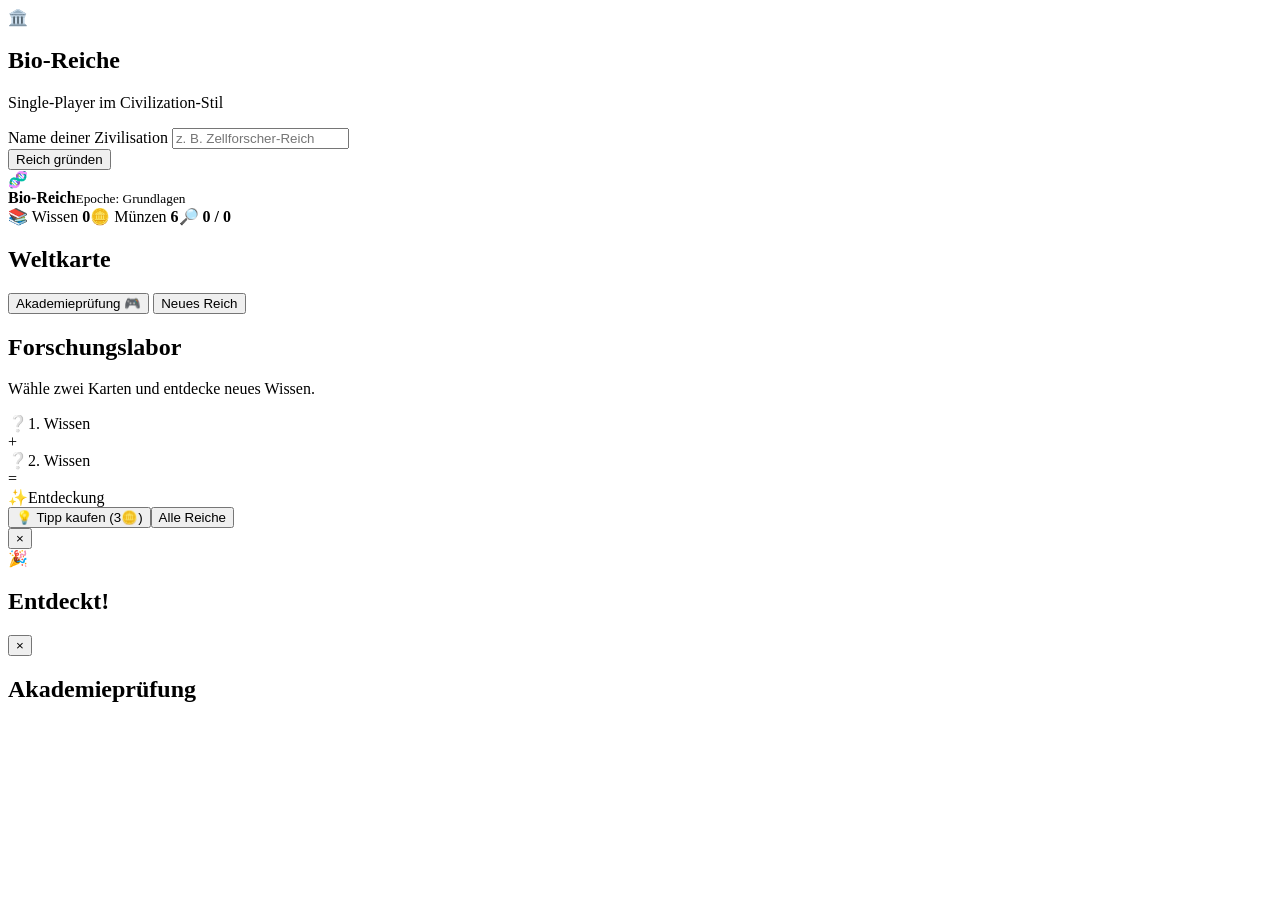
==== civilisation.html @ 5226b934 "Add civilisation single player mode" ====
<!DOCTYPE html>
<html lang="de">
<head>
  <meta charset="UTF-8" />
  <meta name="viewport" content="width=device-width, initial-scale=1.0" />
  <title>Bio-Reiche – Civilization Modus</title>
  <link rel="stylesheet" href="civilisation.css" />
</head>
<body>
  <section id="setup" class="setup">
    <div class="setup-card">
      <div class="crest">🏛️</div>
      <h1>Bio-Reiche</h1>
      <p>Single-Player im Civilization-Stil</p>
      <label for="civName">Name deiner Zivilisation</label>
      <input id="civName" maxlength="28" placeholder="z. B. Zellforscher-Reich" />
      <div class="emblems" id="emblems"></div>
      <button id="startGame">Reich gründen</button>
    </div>
  </section>

  <header class="top">
    <div class="brand"><span id="emblem">🧬</span><div><strong id="realm">Bio-Reich</strong><small id="era">Epoche: Grundlagen</small></div></div>
    <div class="stats"><span>📚 Wissen <b id="knowledge">0</b></span><span>🪙 Münzen <b id="coins">6</b></span><span>🔎 <b id="overall">0 / 0</b></span></div>
  </header>

  <main class="layout">
    <aside class="world">
      <h2>Weltkarte</h2>
      <div id="worldMap" class="world-map"></div>
      <button id="academyBtn" class="academy">Akademieprüfung 🎮</button>
      <button id="resetBtn" class="reset">Neues Reich</button>
    </aside>

    <section class="lab">
      <div class="lab-head"><h2>Forschungslabor</h2><p id="hintText">Wähle zwei Karten und entdecke neues Wissen.</p></div>
      <div class="combo">
        <div class="slot" id="slotA">❔<span>1. Wissen</span></div>
        <div class="op">+</div>
        <div class="slot" id="slotB">❔<span>2. Wissen</span></div>
        <div class="op">=</div>
        <div class="slot result" id="slotR">✨<span>Entdeckung</span></div>
      </div>
      <div class="actions"><button id="buyHint">💡 Tipp kaufen (3🪙)</button><button id="showAll">Alle Reiche</button></div>
      <nav id="tabs" class="tabs"></nav>
      <section id="cards" class="cards"></section>
    </section>
  </main>

  <div id="modal" class="modal"><div class="modal-card"><button id="closeModal">×</button><div id="modalIcon" class="modal-icon">🎉</div><h2 id="modalTitle">Entdeckt!</h2><p id="modalText"></p></div></div>

  <div id="academy" class="modal"><div class="modal-card quiz"><button id="closeAcademy">×</button><h2>Akademieprüfung</h2><p id="quizQuestion"></p><div id="quizAnswers" class="answers"></div><p id="quizInfo"></p></div></div>

  <script src="civilisation.js"></script>
</body>
</html>
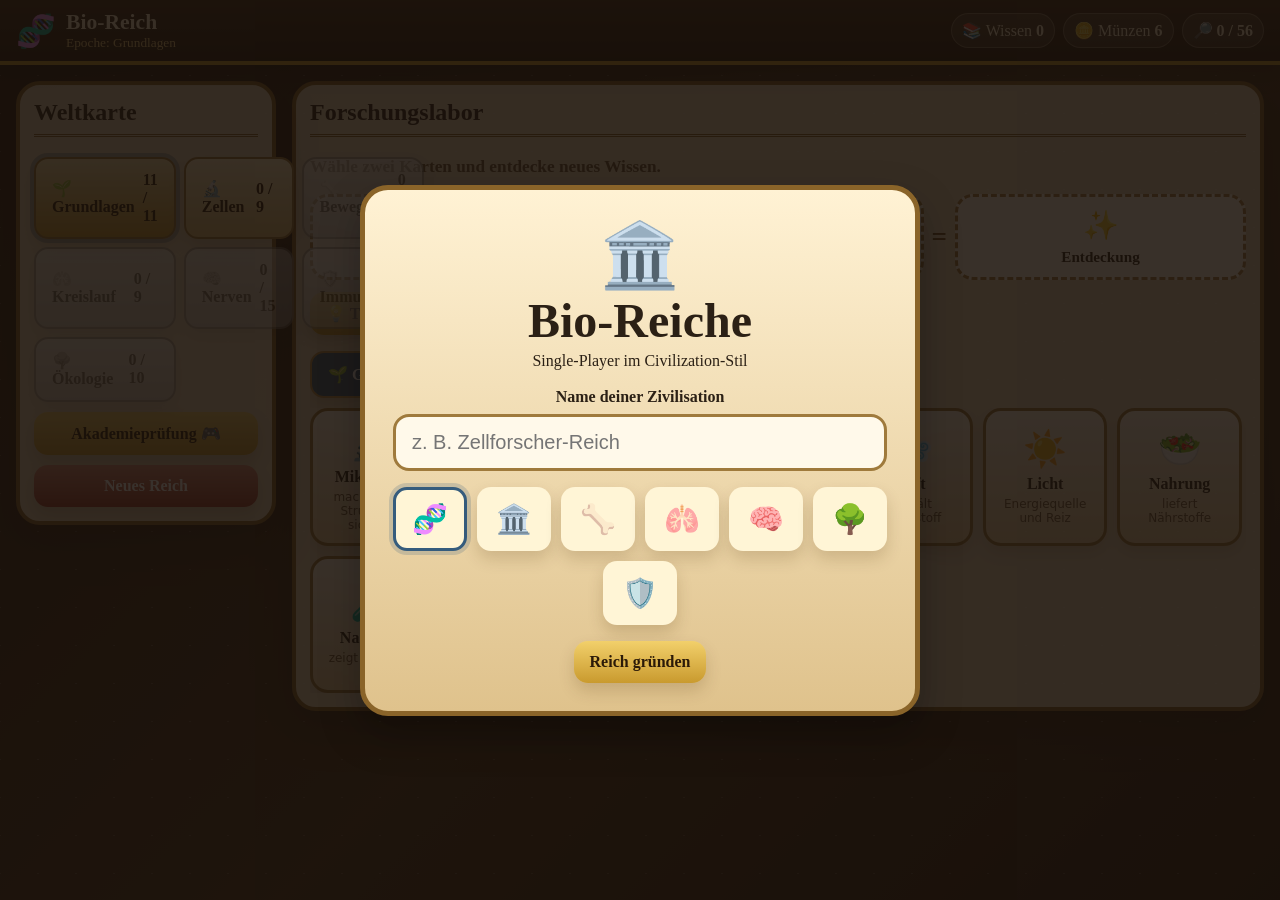
==== commit f473201e: "Enable settler world map" ====
--- a/civilisation.html
+++ b/civilisation.html
@@ -5,6 +5,7 @@
   <meta name="viewport" content="width=device-width, initial-scale=1.0" />
   <title>Bio-Reiche – Civilization Modus</title>
   <link rel="stylesheet" href="civilisation.css" />
+  <link rel="stylesheet" href="civilisation-map.css" />
 </head>
 <body>
   <section id="setup" class="setup">
@@ -52,5 +53,6 @@
   <div id="academy" class="modal"><div class="modal-card quiz"><button id="closeAcademy">×</button><h2>Akademieprüfung</h2><p id="quizQuestion"></p><div id="quizAnswers" class="answers"></div><p id="quizInfo"></p></div></div>
 
   <script src="civilisation.js"></script>
+  <script src="civilisation-map.js"></script>
 </body>
 </html>
--- a/civilisation.css
+++ b/civilisation.css
@@ -0,0 +1 @@
+:root{--bg:#231a12;--panel:#f5e6c8;--panel2:#ead3a5;--ink:#2b2015;--muted:#6e5738;--gold:#c99a2e;--gold2:#f2d06b;--green:#3d7b48;--red:#a33b2f;--blue:#355c7d;--shadow:0 18px 42px rgba(0,0,0,.28)}*{box-sizing:border-box}body{margin:0;min-height:100vh;font-family:Georgia,'Times New Roman',serif;color:var(--ink);background:radial-gradient(circle at 15% 20%,rgba(242,208,107,.2),transparent 0 24%),radial-gradient(circle at 85% 12%,rgba(53,92,125,.22),transparent 0 25%),linear-gradient(135deg,#20150e,#46331d 54%,#26180f)}body:before{content:"";position:fixed;inset:0;pointer-events:none;opacity:.16;background-image:linear-gradient(45deg,#fff 1px,transparent 1px),linear-gradient(-45deg,#fff 1px,transparent 1px);background-size:38px 38px}.setup{position:fixed;inset:0;display:grid;place-items:center;background:rgba(24,16,10,.86);z-index:20;padding:18px}.setup.hide{display:none}.setup-card,.modal-card{width:min(560px,94vw);background:linear-gradient(180deg,#fff2d4,#dfc28c);border:5px solid #8a6429;border-radius:28px;box-shadow:var(--shadow);padding:28px;text-align:center}.crest{font-size:4rem}h1,h2,p{margin-top:0}h1{font-size:3rem;margin-bottom:4px}.setup label{display:block;margin:18px 0 8px;font-weight:bold}.setup input{width:100%;font-size:1.25rem;padding:14px 16px;border:3px solid #9f7a3c;border-radius:16px;background:#fff9ea;color:var(--ink)}button{border:0;border-radius:14px;padding:12px 16px;font:inherit;font-weight:900;cursor:pointer;background:linear-gradient(180deg,var(--gold2),var(--gold));color:#2b1a08;box-shadow:0 8px 16px rgba(80,50,10,.18)}button:hover{transform:translateY(-1px)}.emblems{display:flex;flex-wrap:wrap;justify-content:center;gap:10px;margin:16px 0}.emblemPick{font-size:1.8rem;background:#fff5d6;border:3px solid transparent}.emblemPick.active{border-color:var(--blue);box-shadow:0 0 0 4px rgba(53,92,125,.2)}.top{position:sticky;top:0;z-index:10;display:flex;justify-content:space-between;gap:12px;align-items:center;background:linear-gradient(180deg,#3b2a17,#21150c);color:#fff3d4;padding:10px 16px;border-bottom:4px solid var(--gold);box-shadow:0 8px 18px rgba(0,0,0,.25)}.brand{display:flex;gap:10px;align-items:center}.brand>span{font-size:2rem}.brand strong{font-size:1.35rem}.brand small{display:block;color:#e8c97b}.stats{display:flex;flex-wrap:wrap;gap:8px}.stats span{background:rgba(255,244,210,.12);border:1px solid rgba(255,244,210,.28);border-radius:999px;padding:7px 10px}.layout{display:grid;grid-template-columns:260px 1fr;gap:16px;width:min(1280px,100%);margin:auto;padding:16px}.world,.lab{background:rgba(245,230,200,.92);border:4px solid #8a6429;border-radius:24px;box-shadow:var(--shadow);padding:14px}.world{position:sticky;top:80px;align-self:start}.world h2,.lab h2{border-bottom:3px double #8a6429;padding-bottom:8px}.world-map{display:grid;gap:8px}.realmBtn{display:flex;align-items:center;justify-content:space-between;gap:8px;width:100%;text-align:left;background:linear-gradient(180deg,#fff0c7,#dfbf76);border:2px solid #9f7a3c}.realmBtn.locked{filter:grayscale(1);opacity:.55}.realmBtn.active{outline:4px solid rgba(53,92,125,.35);background:linear-gradient(180deg,#f8e6b0,#c99a2e)}.academy,.reset{width:100%;margin-top:10px}.reset{background:linear-gradient(180deg,#d88b78,#a33b2f);color:white}.lab{min-width:0}.lab-head p{font-size:1.08rem;font-weight:bold;color:var(--muted)}.combo{display:grid;grid-template-columns:1fr auto 1fr auto 1fr;gap:8px;align-items:center;margin-bottom:12px}.slot{min-height:86px;background:#fff8e8;border:3px dashed #a98245;border-radius:18px;display:grid;place-items:center;text-align:center;font-size:1.8rem;font-weight:900;padding:8px}.slot span{display:block;font-size:.95rem}.slot small{display:block;font-size:.75rem;color:var(--muted)}.slot.active{border-style:solid;border-color:var(--blue);background:#edf4ff}.slot.success{border-style:solid;border-color:var(--green);background:#e9f6e5}.slot.fail{border-style:solid;border-color:var(--red);background:#fae5df}.op{font-size:1.7rem;font-weight:900;color:#6d4d21}.actions{display:flex;flex-wrap:wrap;gap:8px;margin:8px 0}.tabs{display:flex;gap:8px;overflow-x:auto;padding:8px 0 10px}.tab{white-space:nowrap;background:#fff3d2;border:2px solid #b9904d}.tab.active{background:var(--blue);color:white}.cards{display:grid;grid-template-columns:repeat(auto-fill,minmax(120px,1fr));gap:10px;max-height:calc(100vh - 320px);overflow:auto;padding-right:4px}.card{background:linear-gradient(180deg,#fff8e8,#ebd0a0);border:3px solid #9f7a3c;border-radius:18px;min-height:112px;padding:10px;text-align:center;display:grid;place-items:center;align-content:center;gap:5px;cursor:pointer;box-shadow:0 8px 14px rgba(91,60,22,.14)}.card:hover{transform:translateY(-2px)}.card.sel{outline:4px solid rgba(53,92,125,.34)}.card.new{animation:newcard .55s ease}.card .sym{font-size:2.2rem}.card .name{font-weight:900;font-size:1rem}.card .info{font-family:system-ui,sans-serif;font-size:.75rem;color:var(--muted);line-height:1.15}.empty{grid-column:1/-1;text-align:center;padding:30px;border:3px dashed #b9904d;border-radius:18px;background:#fff3d2;color:var(--muted);font-weight:bold}.modal{display:none;position:fixed;inset:0;z-index:30;place-items:center;background:rgba(24,16,10,.62);backdrop-filter:blur(6px);padding:18px}.modal.show{display:grid}.modal-card{position:relative}.modal-card>button:first-child{position:absolute;right:10px;top:10px;width:38px;height:38px;padding:0;border-radius:50%}.modal-icon{font-size:4rem}.answers{display:grid;gap:8px}.answers button{text-align:left;background:#fff7dc;border:2px solid #a98245}.answers button.correct{background:#dff0d6}.answers button.wrong{background:#f5d2c9}@keyframes newcard{0%{transform:scale(.7);opacity:0}70%{transform:scale(1.08)}100%{transform:scale(1);opacity:1}}@media(max-width:820px){.top{position:static;align-items:flex-start;flex-direction:column}.layout{grid-template-columns:1fr;padding:8px}.world{position:static}.combo{grid-template-columns:1fr}.op{text-align:center;line-height:.5}.cards{max-height:none;grid-template-columns:repeat(auto-fill,minmax(96px,1fr))}.card{min-height:96px}.card .sym{font-size:1.7rem}.card .info{display:none}.stats span{font-size:.9rem}.setup-card,.modal-card{padding:20px}}
--- a/civilisation-map.css
+++ b/civilisation-map.css
@@ -0,0 +1 @@
+.world-map{display:grid;grid-template-columns:repeat(3,1fr);gap:8px;margin-top:8px}.map-tile{position:relative;min-height:108px;border:3px solid #8f6b31;border-radius:18px;padding:8px;background:linear-gradient(180deg,#f8e9b8,#d6b26a);box-shadow:inset 0 0 18px rgba(255,255,255,.28),0 8px 14px rgba(74,48,15,.16);display:grid;align-content:space-between;cursor:pointer;overflow:hidden;text-align:left}.map-tile:before{content:"";position:absolute;inset:0;opacity:.18;background:radial-gradient(circle at 20% 20%,#fff,transparent 0 24%),radial-gradient(circle at 75% 70%,#5c3a12,transparent 0 18%);pointer-events:none}.map-tile.active{outline:4px solid rgba(53,92,125,.38);transform:translateY(-1px)}.map-tile.locked{filter:grayscale(.8);background:linear-gradient(180deg,#c7c0b2,#817866);color:#42382c}.map-tile.locked:after{content:"☁️ Nebel";position:absolute;inset:auto 6px 6px 6px;border-radius:12px;padding:5px;text-align:center;background:rgba(255,255,255,.72);font-weight:900}.map-icon{font-size:1.8rem;line-height:1}.map-name{font-weight:1000;font-size:.95rem;line-height:1.05;position:relative}.map-progress{font-family:system-ui,sans-serif;font-size:.76rem;font-weight:900;color:#5b411e;position:relative}.settler{position:absolute;right:6px;top:6px;font-size:1.65rem;filter:drop-shadow(0 3px 2px rgba(0,0,0,.25));animation:settle .7s ease}.map-route{grid-column:1/-1;border:2px dashed rgba(101,72,30,.45);border-radius:16px;padding:8px;background:rgba(255,247,222,.72);font-family:system-ui,sans-serif;font-size:.82rem;font-weight:900;color:#5d4424}.map-route b{color:#244d74}.map-help{grid-column:1/-1;font-size:.78rem;color:#6e5738;font-family:system-ui,sans-serif;font-weight:800}.map-legend{grid-column:1/-1;display:flex;gap:6px;flex-wrap:wrap;font-family:system-ui,sans-serif;font-size:.75rem;font-weight:900}.map-legend span{background:#fff3d2;border:1px solid #b9904d;border-radius:999px;padding:4px 7px}@keyframes settle{0%{transform:scale(.6) translateY(-12px);opacity:0}70%{transform:scale(1.18)}100%{transform:scale(1)}}@media(max-width:820px){.world-map{grid-template-columns:repeat(2,1fr)}.map-tile{min-height:82px;padding:7px}.map-icon{font-size:1.35rem}.map-name{font-size:.82rem}.settler{font-size:1.35rem}.map-progress{font-size:.68rem}}
